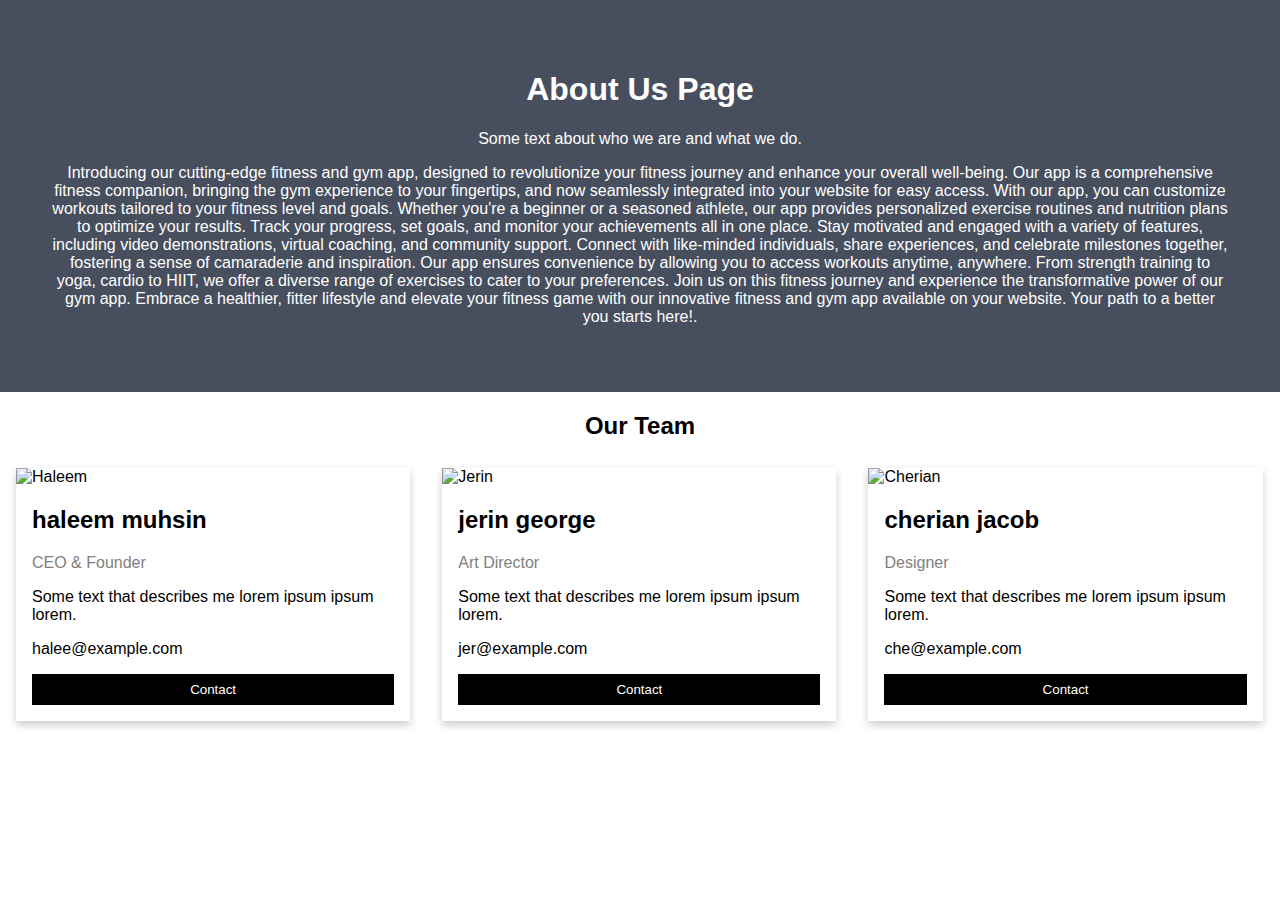
==== about.html @ 55ba7b55 "Update about.html" ====
<!DOCTYPE html>
<html>
    <link rel="stylesheet" href="index.html">
<head>
<meta name="viewport" content="width=device-width, initial-scale=1">
<style>
body {
  font-family: Arial, Helvetica, sans-serif;
  margin: 0;
}

html {
  box-sizing: border-box;
}

*, *:before, *:after {
  box-sizing: inherit;
}

.column {
  float: left;
  width: 33.3%;
  margin-bottom: 16px;
  padding: 0 8px;
}

.card {
  box-shadow: 0 4px 8px 0 rgba(0, 0, 0, 0.2);
  margin: 8px;
}

.about-section {
  padding: 50px;
  text-align: center;
  background-color: #474e5d;
  color: white;
}

.container {
  padding: 0 16px;
}

.container::after, .row::after {
  content: "";
  clear: both;
  display: table;
}

.title {
  color: grey;
}

.button {
  border: none;
  outline: 0;
  display: inline-block;
  padding: 8px;
  color: white;
  background-color: #000;
  text-align: center;
  cursor: pointer;
  width: 100%;
}

.button:hover {
  background-color: #555;
}

@media screen and (max-width: 650px) {
  .column {
    width: 100%;
    display: block;
  }
}
</style>
</head>
<body>

<div class="about-section">
  <h1>About Us Page</h1>
  <p>Some text about who we are and what we do.</p>
  <p>Introducing our cutting-edge fitness and gym app, designed to revolutionize your fitness journey and enhance your overall well-being. Our app is a comprehensive fitness companion, bringing the gym experience to your fingertips, and now seamlessly integrated into your website for easy access.

    With our app, you can customize workouts tailored to your fitness level and goals. Whether you're a beginner or a seasoned athlete, our app provides personalized exercise routines and nutrition plans to optimize your results. Track your progress, set goals, and monitor your achievements all in one place.
    
    Stay motivated and engaged with a variety of features, including video demonstrations, virtual coaching, and community support. Connect with like-minded individuals, share experiences, and celebrate milestones together, fostering a sense of camaraderie and inspiration.
    
    Our app ensures convenience by allowing you to access workouts anytime, anywhere. From strength training to yoga, cardio to HIIT, we offer a diverse range of exercises to cater to your preferences.
    
    Join us on this fitness journey and experience the transformative power of our gym app. Embrace a healthier, fitter lifestyle and elevate your fitness game with our innovative fitness and gym app available on your website. Your path to a better you starts here!.</p>
</div>

<h2 style="text-align:center">Our Team</h2>
<div class="row">
  <div class="column">
    <div class="card">
      <img src="halem.jpg" alt="Haleem" style="width:100%">
      <div class="container">
        <h2>haleem muhsin</h2>
        <p class="title">CEO & Founder</p>
        <p>Some text that describes me lorem ipsum ipsum lorem.</p>
        <p>halee@example.com</p>
        <p><button class="button">Contact</button></p>
      </div>
    </div>
  </div>

  <div class="column">
    <div class="card">
      <img src="jer.jpg" alt="Jerin " style="width:100%">
      <div class="container">
        <h2>jerin george</h2>
        <p class="title">Art Director</p>
        <p>Some text that describes me lorem ipsum ipsum lorem.</p>
        <p>jer@example.com</p>
        <p><button class="button">Contact</button></p>
      </div>
    </div>
  </div>
  
  <div class="column">
    <div class="card">
      <img src="che.jpg" alt="Cherian" style="width:100%">
      <div class="container">
        <h2>cherian jacob</h2>
        <p class="title">Designer</p>
        <p>Some text that describes me lorem ipsum ipsum lorem.</p>
        <p>che@example.com</p>
        <p><button class="button">Contact</button></p>
      </div>
    </div>
  </div>
</div>

</body>
</html>
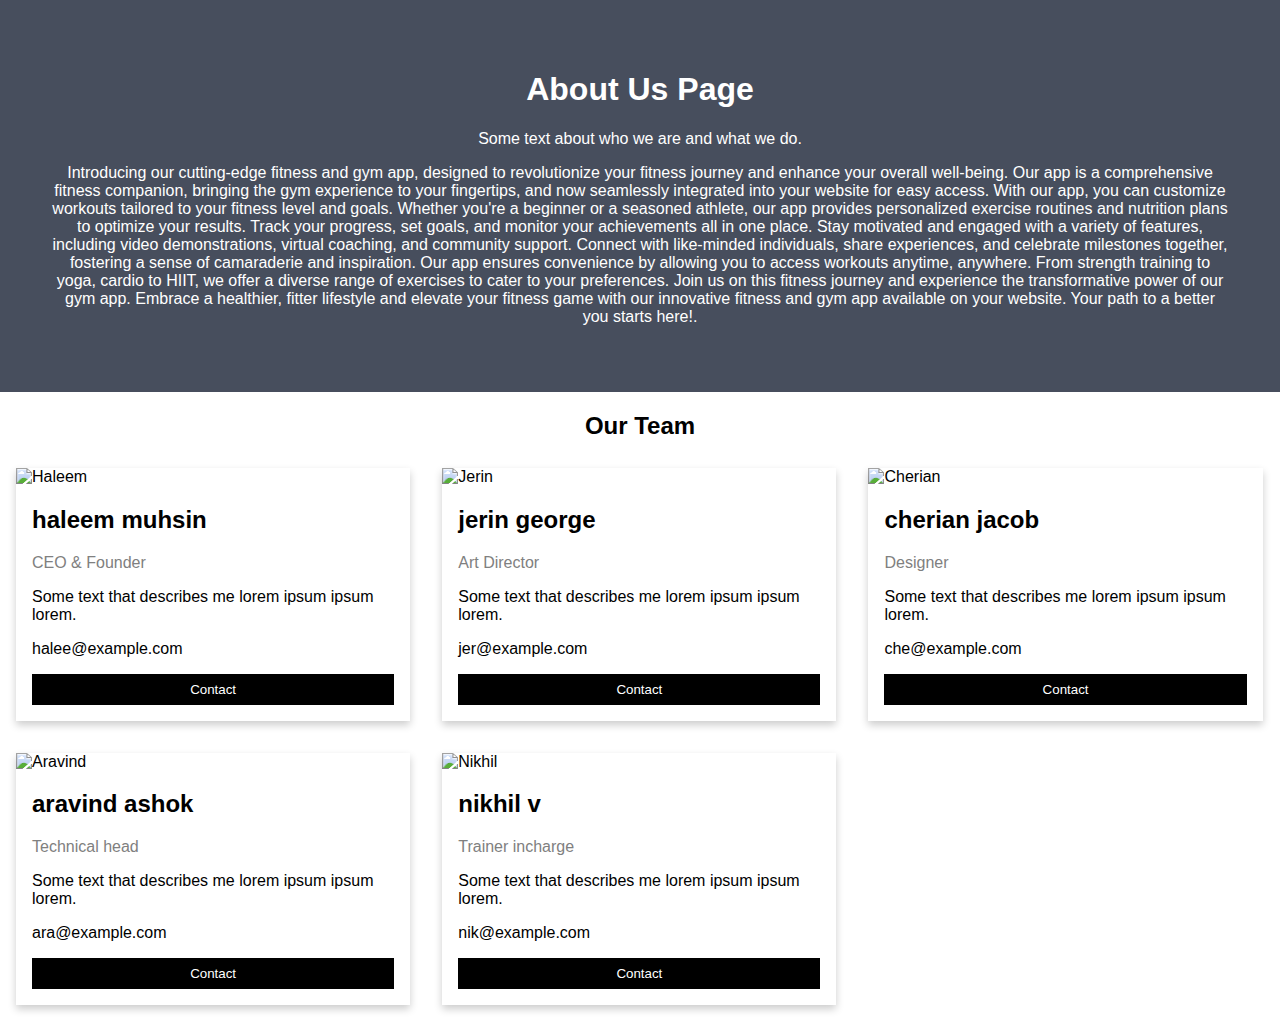
==== commit a711421c: "Update about.html" ====
--- a/about.html
+++ b/about.html
@@ -130,6 +130,33 @@
       </div>
     </div>
   </div>
+
+      <div class="column">
+    <div class="card">
+      <img src="ara.jpg" alt="Aravind " style="width:100%">
+      <div class="container">
+        <h2>aravind ashok</h2>
+        <p class="title">Technical head</p>
+        <p>Some text that describes me lorem ipsum ipsum lorem.</p>
+        <p>ara@example.com</p>
+        <p><button class="button">Contact</button></p>
+      </div>
+    </div>
+  </div>
+
+      <div class="column">
+    <div class="card">
+      <img src="nik.jpg" alt="Nikhil " style="width:100%">
+      <div class="container">
+        <h2>nikhil v</h2>
+        <p class="title">Trainer incharge</p>
+        <p>Some text that describes me lorem ipsum ipsum lorem.</p>
+        <p>nik@example.com</p>
+        <p><button class="button">Contact</button></p>
+      </div>
+    </div>
+  </div>
+    
 </div>
 
 </body>
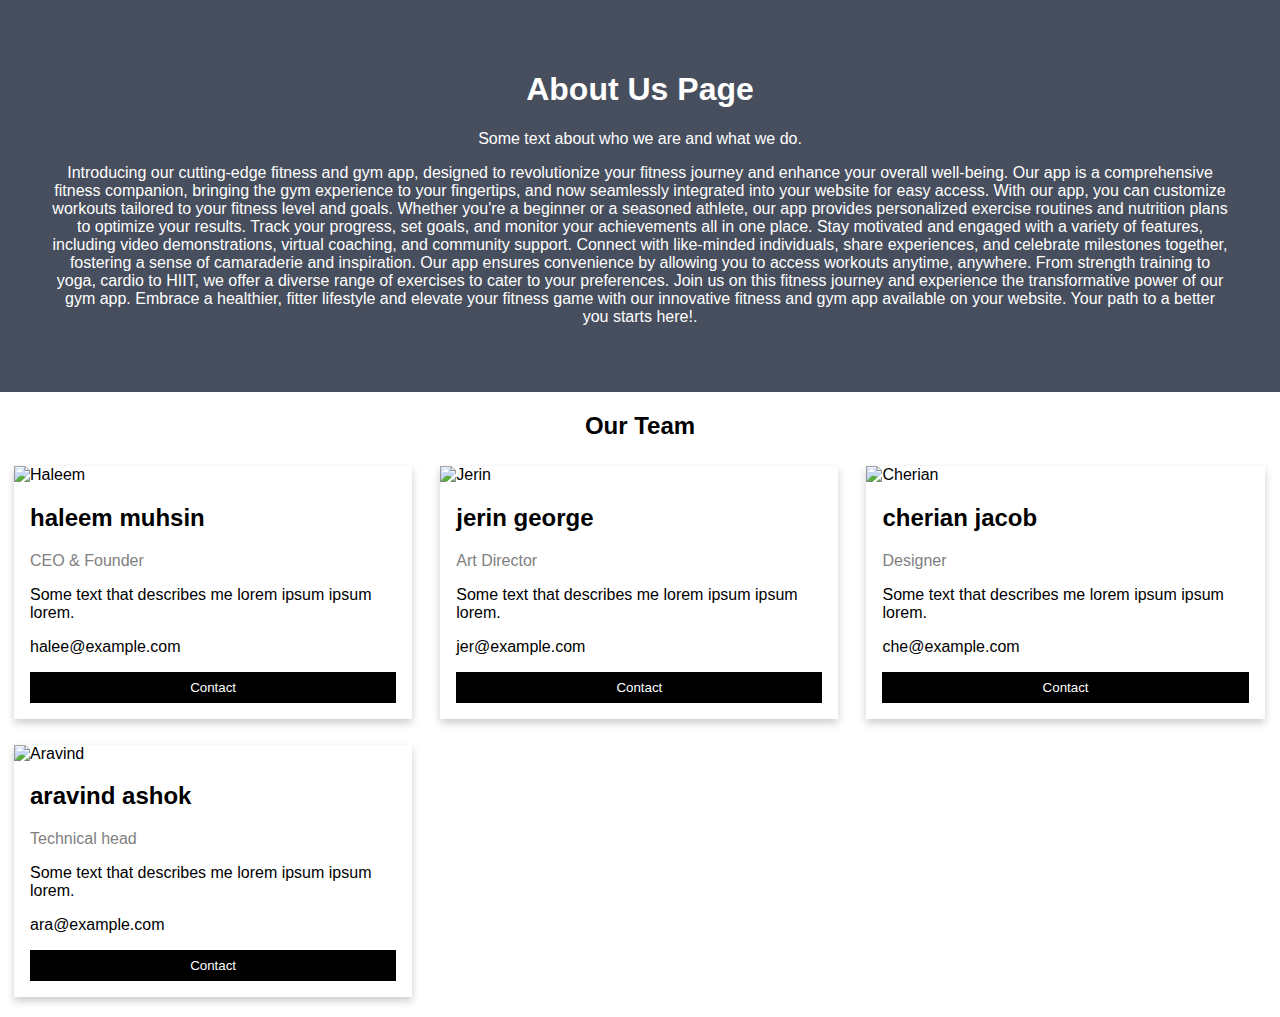
==== commit 00bd1bf4: "Update about.html" ====
--- a/about.html
+++ b/about.html
@@ -20,13 +20,13 @@
 .column {
   float: left;
   width: 33.3%;
-  margin-bottom: 16px;
+  margin-bottom: 14px;
   padding: 0 8px;
 }
 
 .card {
   box-shadow: 0 4px 8px 0 rgba(0, 0, 0, 0.2);
-  margin: 8px;
+  margin: 6px;
 }
 
 .about-section {
@@ -130,7 +130,6 @@
       </div>
     </div>
   </div>
-
       <div class="column">
     <div class="card">
       <img src="ara.jpg" alt="Aravind " style="width:100%">
@@ -142,20 +141,8 @@
         <p><button class="button">Contact</button></p>
       </div>
     </div>
-  </div>
-
-      <div class="column">
-    <div class="card">
-      <img src="nik.jpg" alt="Nikhil " style="width:100%">
-      <div class="container">
-        <h2>nikhil v</h2>
-        <p class="title">Trainer incharge</p>
-        <p>Some text that describes me lorem ipsum ipsum lorem.</p>
-        <p>nik@example.com</p>
-        <p><button class="button">Contact</button></p>
       </div>
-    </div>
-  </div>
+    
     
 </div>
 
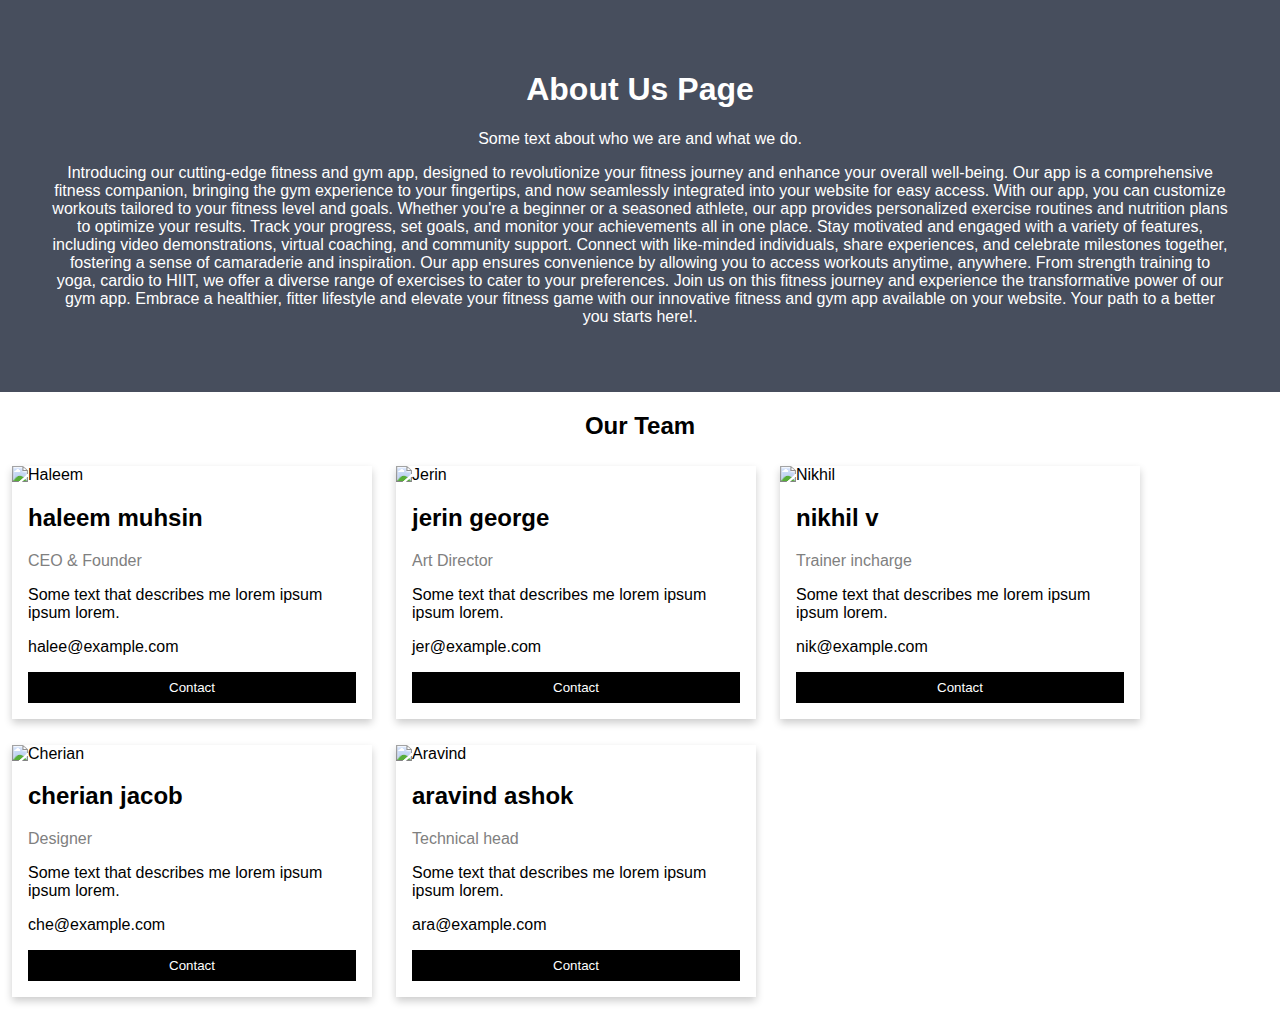
==== commit da214d44: "Update about.html" ====
--- a/about.html
+++ b/about.html
@@ -19,9 +19,9 @@
 
 .column {
   float: left;
-  width: 33.3%;
+  width: 30%;
   margin-bottom: 14px;
-  padding: 0 8px;
+  padding: 0 6px;
 }
 
 .card {
@@ -117,6 +117,19 @@
       </div>
     </div>
   </div>
+
+    <div class="column">
+    <div class="card">
+      <img src="nik.jpg" alt="Nikhil " style="width:100%">
+      <div class="container">
+        <h2>nikhil v</h2>
+        <p class="title">Trainer incharge</p>
+        <p>Some text that describes me lorem ipsum ipsum lorem.</p>
+        <p>nik@example.com</p>
+        <p><button class="button">Contact</button></p>
+      </div>
+    </div>
+  </div>
   
   <div class="column">
     <div class="card">
